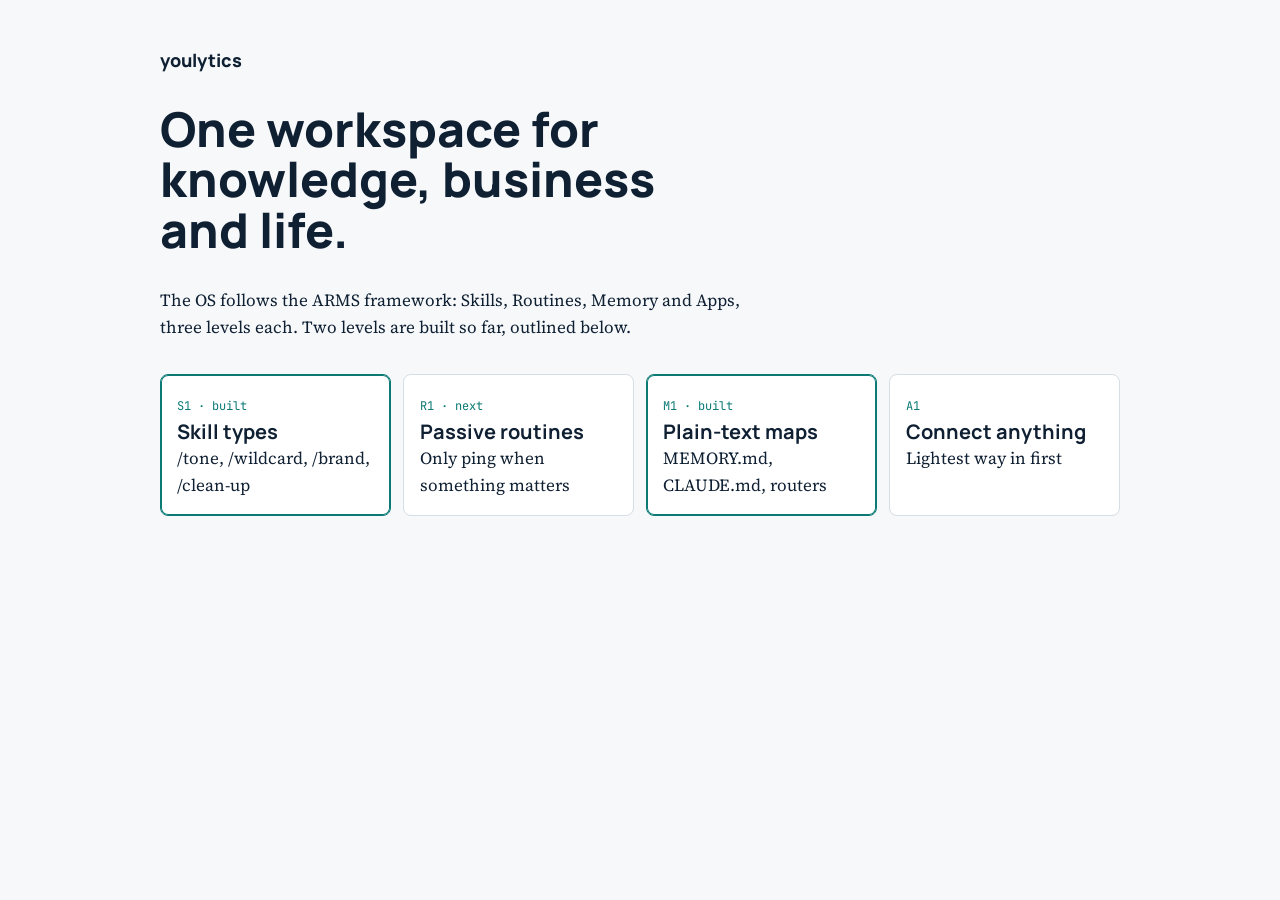
==== artifacts/2026-10-21-agentic-os-overview/index.html @ b483028f "Set up ARMS M1 workspace map and S1 skill types M1: CLAUDE.md as a map, MEMORY.md catalog, router fi" ====
<!doctype html>
<html lang="en">
<head>
<meta charset="utf-8">
<meta name="viewport" content="width=device-width,initial-scale=1">
<title>Agentic OS overview</title>
<link rel="stylesheet" href="https://fonts.googleapis.com/css2?family=Manrope:wght@500;700;800&family=Source+Serif+4:opsz,wght@8..60,400;8..60,600&family=JetBrains+Mono:wght@400;500&display=swap">
<style>
:root{--ink:#102033;--paper:#f6f8fa;--surface:#ffffff;--line:#d5dde5;--muted:#5b6b7b;--accent:#0b7a75;--accent-2:#e0a526;
  --f-display:"Manrope","Segoe UI",system-ui,sans-serif;--f-body:"Source Serif 4",Georgia,serif;--f-mono:"JetBrains Mono",ui-monospace,Menlo,monospace;
  --s2:8px;--s3:12px;--s4:16px;--s5:24px;--s6:32px;--s7:48px;--radius:8px}
body{margin:0;background:var(--paper);color:var(--ink);font:17px/1.6 var(--f-body)}
main{max-width:960px;margin:0 auto;padding:var(--s7) var(--s4);display:grid;gap:var(--s6)}
.brand{font:800 18px var(--f-display)}
h1{font:800 48px/1.05 var(--f-display);margin:0;max-width:18ch}
.grid{display:grid;grid-template-columns:repeat(auto-fit,minmax(200px,1fr));gap:var(--s3)}
.cell{background:var(--surface);border:1px solid var(--line);border-radius:var(--radius);padding:var(--s4)}
.cell b{font:700 20px var(--f-display);display:block}
.cell span{font:12px var(--f-mono);color:var(--accent)}
.cell.on{border-color:var(--accent);box-shadow:inset 0 0 0 1px var(--accent)}
p{margin:0;max-width:65ch}
</style>
</head>
<body>
<main>
  <div class="brand">youlytics</div>
  <h1>One workspace for knowledge, business and life.</h1>
  <p>The OS follows the ARMS framework: Skills, Routines, Memory and Apps, three levels each. Two levels are built so far, outlined below.</p>
  <div class="grid">
    <div class="cell on"><span>S1 · built</span><b>Skill types</b>/tone, /wildcard, /brand, /clean-up</div>
    <div class="cell"><span>R1 · next</span><b>Passive routines</b>Only ping when something matters</div>
    <div class="cell on"><span>M1 · built</span><b>Plain-text maps</b>MEMORY.md, CLAUDE.md, routers</div>
    <div class="cell"><span>A1</span><b>Connect anything</b>Lightest way in first</div>
  </div>
</main>
</body>
</html>
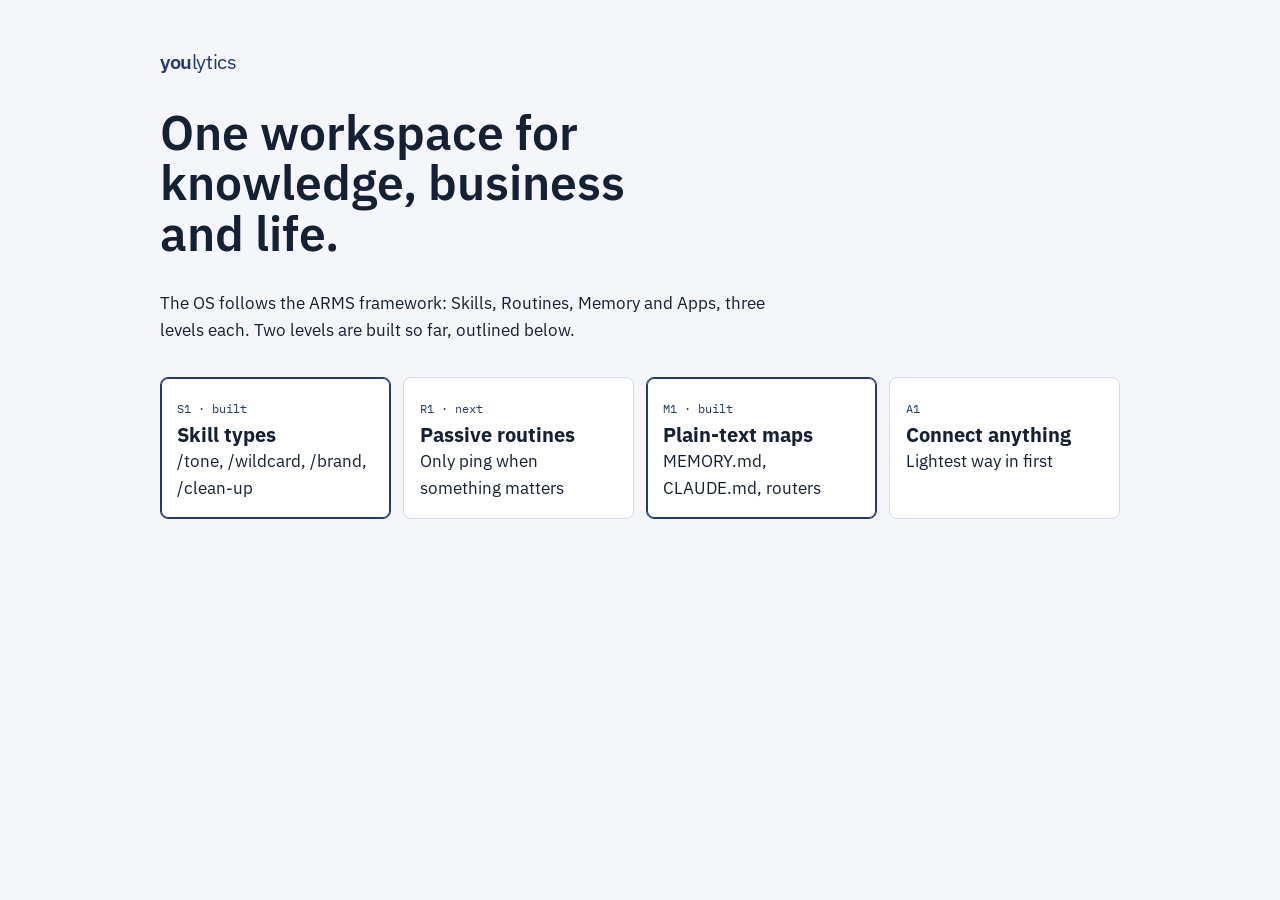
==== commit 022ebb43: "Apply youlytics brand: Direction A, Sapphire Steady Brand book with sapphire/amethyst/amber/ruby tok" ====
--- a/artifacts/2026-10-21-agentic-os-overview/index.html
+++ b/artifacts/2026-10-21-agentic-os-overview/index.html
@@ -4,15 +4,15 @@
 <meta charset="utf-8">
 <meta name="viewport" content="width=device-width,initial-scale=1">
 <title>Agentic OS overview</title>
-<link rel="stylesheet" href="https://fonts.googleapis.com/css2?family=Manrope:wght@500;700;800&family=Source+Serif+4:opsz,wght@8..60,400;8..60,600&family=JetBrains+Mono:wght@400;500&display=swap">
+<link rel="stylesheet" href="https://fonts.googleapis.com/css2?family=IBM+Plex+Sans:wght@400;500;600;700&family=IBM+Plex+Mono:wght@400;500&display=swap">
 <style>
-:root{--ink:#102033;--paper:#f6f8fa;--surface:#ffffff;--line:#d5dde5;--muted:#5b6b7b;--accent:#0b7a75;--accent-2:#e0a526;
-  --f-display:"Manrope","Segoe UI",system-ui,sans-serif;--f-body:"Source Serif 4",Georgia,serif;--f-mono:"JetBrains Mono",ui-monospace,Menlo,monospace;
+:root{--ink:#142033;--paper:#F4F6FA;--surface:#ffffff;--line:#D3DAE5;--muted:#4F5B6E;--accent:#1F3B70;--accent-2:#D9962B;
+  --f-display:"IBM Plex Sans","Segoe UI",system-ui,sans-serif;--f-body:"IBM Plex Sans","Segoe UI",system-ui,sans-serif;--f-mono:"IBM Plex Mono",ui-monospace,Menlo,monospace;
   --s2:8px;--s3:12px;--s4:16px;--s5:24px;--s6:32px;--s7:48px;--radius:8px}
 body{margin:0;background:var(--paper);color:var(--ink);font:17px/1.6 var(--f-body)}
 main{max-width:960px;margin:0 auto;padding:var(--s7) var(--s4);display:grid;gap:var(--s6)}
-.brand{font:800 18px var(--f-display)}
-h1{font:800 48px/1.05 var(--f-display);margin:0;max-width:18ch}
+.brand{font:600 20px var(--f-display);letter-spacing:-.02em;color:var(--accent)}
+h1{font:600 48px/1.05 var(--f-display);margin:0;max-width:18ch}
 .grid{display:grid;grid-template-columns:repeat(auto-fit,minmax(200px,1fr));gap:var(--s3)}
 .cell{background:var(--surface);border:1px solid var(--line);border-radius:var(--radius);padding:var(--s4)}
 .cell b{font:700 20px var(--f-display);display:block}
@@ -23,7 +23,7 @@
 </head>
 <body>
 <main>
-  <div class="brand">youlytics</div>
+  <div class="brand">you<span style="font-weight:400">lytics</span></div>
   <h1>One workspace for knowledge, business and life.</h1>
   <p>The OS follows the ARMS framework: Skills, Routines, Memory and Apps, three levels each. Two levels are built so far, outlined below.</p>
   <div class="grid">
